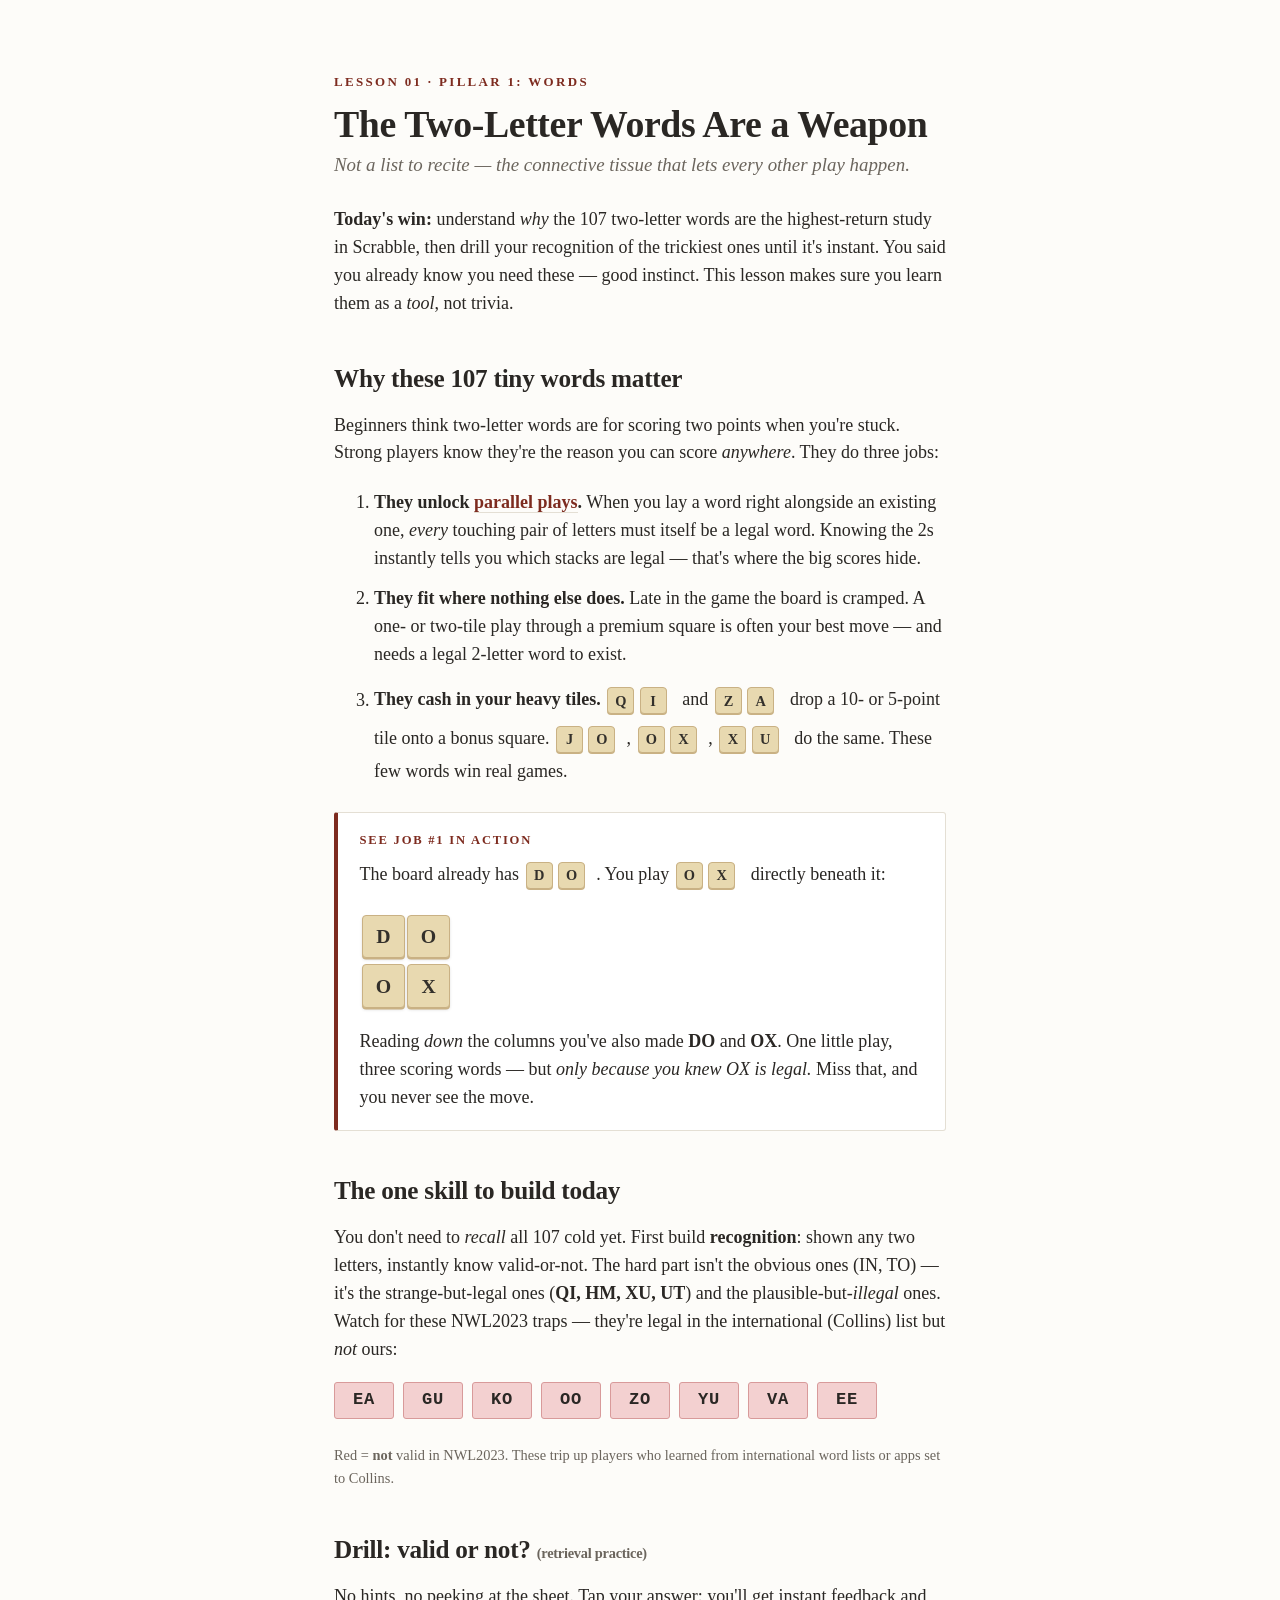
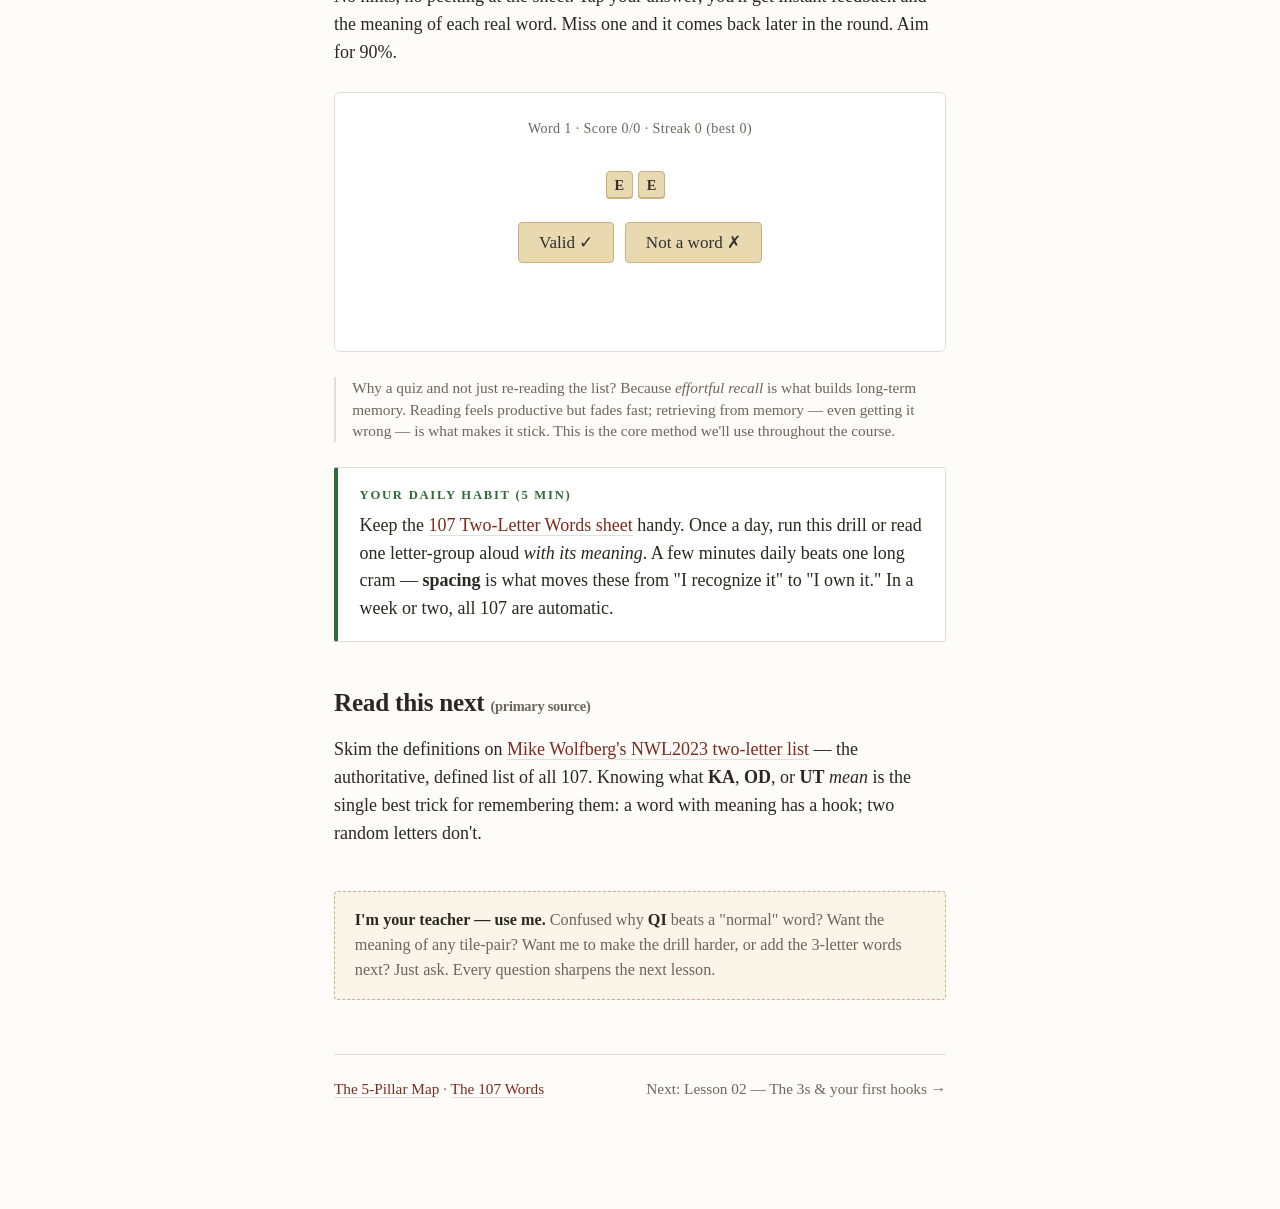
==== lessons/0001-two-letter-words.html @ 072842bb "Public Scrabble course site: Lesson 01, reference sheets, landing page Static HTML/CSS/JS. Served vi" ====
<!DOCTYPE html>
<html lang="en">
<head>
<meta charset="utf-8">
<meta name="viewport" content="width=device-width, initial-scale=1">
<title>Lesson 01 · The Two-Letter Words Are a Weapon</title>
<link rel="stylesheet" href="../assets/course.css">
<style>
  .minigrid { display:grid; grid-template-columns:repeat(2, 2.4rem); gap:2px; margin:1rem 0; }
  .minigrid .tile { width:2.4rem; height:2.4rem; }
  .minigrid .empty { background:#f1ead9; border:1px solid var(--rule); border-radius:4px; }
  .jobs { margin:1.2rem 0; }
  .jobs li { margin-bottom:0.7rem; }
</style>
</head>
<body>

<p class="kicker">Lesson 01 · Pillar 1: Words</p>
<h1>The Two-Letter Words Are a Weapon</h1>
<p class="subtitle">Not a list to recite — the connective tissue that lets every other play happen.</p>

<p><strong>Today's win:</strong> understand <em>why</em> the 107 two-letter words are the highest-return study in Scrabble, then drill your recognition of the trickiest ones until it's instant. You said you already know you need these — good instinct. This lesson makes sure you learn them as a <em>tool</em>, not trivia.</p>

<h2>Why these 107 tiny words matter</h2>

<p>Beginners think two-letter words are for scoring two points when you're stuck. Strong players know they're the reason you can score <em>anywhere</em>. They do three jobs:</p>

<ol class="jobs">
  <li><strong>They unlock <a href="../reference/skill-roadmap.html">parallel plays</a>.</strong> When you lay a word right alongside an existing one, <em>every</em> touching pair of letters must itself be a legal word. Knowing the 2s instantly tells you which stacks are legal — that's where the big scores hide.</li>
  <li><strong>They fit where nothing else does.</strong> Late in the game the board is cramped. A one- or two-tile play through a premium square is often your best move — and needs a legal 2-letter word to exist.</li>
  <li><strong>They cash in your heavy tiles.</strong> <span class="word"><span class="tile">Q</span><span class="tile">I</span></span> and <span class="word"><span class="tile">Z</span><span class="tile">A</span></span> drop a 10- or 5-point tile onto a bonus square. <span class="word"><span class="tile">J</span><span class="tile">O</span></span>, <span class="word"><span class="tile">O</span><span class="tile">X</span></span>, <span class="word"><span class="tile">X</span><span class="tile">U</span></span> do the same. These few words win real games.</li>
</ol>

<div class="callout">
  <span class="label">See job #1 in action</span>
  The board already has <span class="word"><span class="tile">D</span><span class="tile">O</span></span>. You play <span class="word"><span class="tile">O</span><span class="tile">X</span></span> directly beneath it:
  <div class="minigrid">
    <span class="tile">D</span><span class="tile">O</span>
    <span class="tile">O</span><span class="tile">X</span>
  </div>
  Reading <em>down</em> the columns you've also made <strong>DO</strong> and <strong>OX</strong>. One little play, three scoring words — but <em>only because you knew OX is legal.</em> Miss that, and you never see the move.
</div>

<h2>The one skill to build today</h2>

<p>You don't need to <em>recall</em> all 107 cold yet. First build <strong>recognition</strong>: shown any two letters, instantly know valid-or-not. The hard part isn't the obvious ones (IN, TO) — it's the strange-but-legal ones (<strong>QI, HM, XU, UT</strong>) and the plausible-but-<em>illegal</em> ones. Watch for these NWL2023 traps — they're legal in the international (Collins) list but <em>not</em> ours:</p>

<div class="wordgrid" style="grid-template-columns:repeat(auto-fill,minmax(3rem,1fr));">
  <div class="w" style="background:#f3d0d0;border-color:#d89a9a;">EA</div>
  <div class="w" style="background:#f3d0d0;border-color:#d89a9a;">GU</div>
  <div class="w" style="background:#f3d0d0;border-color:#d89a9a;">KO</div>
  <div class="w" style="background:#f3d0d0;border-color:#d89a9a;">OO</div>
  <div class="w" style="background:#f3d0d0;border-color:#d89a9a;">ZO</div>
  <div class="w" style="background:#f3d0d0;border-color:#d89a9a;">YU</div>
  <div class="w" style="background:#f3d0d0;border-color:#d89a9a;">VA</div>
  <div class="w" style="background:#f3d0d0;border-color:#d89a9a;">EE</div>
</div>
<p class="cite">Red = <strong>not</strong> valid in NWL2023. These trip up players who learned from international word lists or apps set to Collins.</p>

<h2>Drill: valid or not? <span class="cite">(retrieval practice)</span></h2>

<p>No hints, no peeking at the sheet. Tap your answer; you'll get instant feedback and the meaning of each real word. Miss one and it comes back later in the round. Aim for 90%.</p>

<div id="drill"></div>

<p class="note">Why a quiz and not just re-reading the list? Because <em>effortful recall</em> is what builds long-term memory. Reading feels productive but fades fast; retrieving from memory — even getting it wrong — is what makes it stick. This is the core method we'll use throughout the course.</p>

<div class="callout win">
  <span class="label">Your daily habit (5 min)</span>
  Keep the <a href="../reference/two-letter-words.html">107 Two-Letter Words sheet</a> handy. Once a day, run this drill or read one letter-group aloud <em>with its meaning</em>. A few minutes daily beats one long cram — <strong>spacing</strong> is what moves these from "I recognize it" to "I own it." In a week or two, all 107 are automatic.
</div>

<h2>Read this next <span class="cite">(primary source)</span></h2>
<p>Skim the definitions on <a href="https://wolfberg.net/scrabble/wordlists/NWL2023/twos/">Mike Wolfberg's NWL2023 two-letter list</a> — the authoritative, defined list of all 107. Knowing what <strong>KA</strong>, <strong>OD</strong>, or <strong>UT</strong> <em>mean</em> is the single best trick for remembering them: a word with meaning has a hook; two random letters don't.</p>

<div class="ask">
  <strong>I'm your teacher — use me.</strong> Confused why <strong>QI</strong> beats a "normal" word? Want the meaning of any tile-pair? Want me to make the drill harder, or add the 3-letter words next? Just ask. Every question sharpens the next lesson.
</div>

<div class="pagenav">
  <span><a href="../reference/skill-roadmap.html">The 5-Pillar Map</a> · <a href="../reference/two-letter-words.html">The 107 Words</a></span>
  <span>Next: Lesson 02 — The 3s &amp; your first hooks →</span>
</div>

<script src="../assets/quiz.js"></script>
<script>
  validQuiz('drill', [
    { w:'QI', ok:true,  def:'the vital life force in Chinese philosophy — and a top-value word.' },
    { w:'ZA', ok:true,  def:'slang for pizza.' },
    { w:'EA', ok:false },
    { w:'JO', ok:true,  def:'a sweetheart (Scots).' },
    { w:'GU', ok:false },
    { w:'XU', ok:true,  def:'a monetary unit of Vietnam.' },
    { w:'KO', ok:false },
    { w:'HM', ok:true,  def:'used to express thoughtful hesitation.' },
    { w:'OO', ok:false },
    { w:'OX', ok:true,  def:'an adult castrated bull.' },
    { w:'ZO', ok:false },
    { w:'KA', ok:true,  def:'the spiritual self in Egyptian belief.' },
    { w:'UT', ok:true,  def:'the musical tone now called "do".' },
    { w:'YU', ok:false },
    { w:'XI', ok:true,  def:'a Greek letter.' },
    { w:'VA', ok:false },
    { w:'OD', ok:true,  def:'a hypothetical vital force.' },
    { w:'EE', ok:false },
    { w:'FE', ok:true,  def:'a unit of monetary value; also playable for the F.' },
    { w:'AI', ok:true,  def:'a three-toed sloth.' },
    { w:'MM', ok:true,  def:'used to express assent or pleasure.' },
    { w:'OE', ok:true,  def:'a whirlwind off the Faroe Islands.' }
  ]);
</script>

</body>
</html>
---- assets/course.css ----
/* course.css — shared stylesheet for the Scrabble teaching workspace.
   Tufte-inspired: generous margins, readable measure, restrained palette.
   Linked by every lesson and reference sheet. Prints cleanly to paper. */

:root {
  --ink:       #2a2724;
  --ink-soft:  #6b655d;
  --paper:     #fdfcf9;
  --rule:      #e4dfd4;
  --accent:    #7d2b1f;   /* deep brick red — links, emphasis */
  --tile-bg:   #e8d9b0;   /* Scrabble-tile cream */
  --tile-edge: #c9b184;
  --tile-ink:  #33302b;
  --good:      #2f6b3a;
  --bad:       #9c2c2c;
  --dl:        #b9d4e6;   /* double letter */
  --tl:        #4f97c4;   /* triple letter */
  --dw:        #efb8c0;   /* double word  */
  --tw:        #d1493f;   /* triple word  */
  --measure:   38rem;
}

* { box-sizing: border-box; }

html { font-size: 18px; }

body {
  font-family: "Iowan Old Style", "Palatino Linotype", Palatino, "Book Antiqua", Georgia, serif;
  color: var(--ink);
  background: var(--paper);
  line-height: 1.55;
  margin: 0 auto;
  padding: 4rem 2rem 6rem;
  max-width: var(--measure);
  -webkit-font-smoothing: antialiased;
}

/* ---- Typography ---- */
h1, h2, h3 { font-weight: 600; line-height: 1.15; letter-spacing: -0.01em; }
h1 { font-size: 2.1rem; margin: 0 0 0.2rem; }
h2 { font-size: 1.4rem; margin: 2.6rem 0 0.6rem; }
h3 { font-size: 1.1rem; margin: 1.8rem 0 0.4rem; }

.kicker {
  font-size: 0.72rem; letter-spacing: 0.18em; text-transform: uppercase;
  color: var(--accent); font-weight: 700; margin: 0 0 0.6rem;
}
.subtitle { color: var(--ink-soft); font-style: italic; font-size: 1.05rem; margin: 0 0 1.5rem; }

p, li { font-size: 1rem; }
a { color: var(--accent); text-decoration: none; border-bottom: 1px solid var(--rule); }
a:hover { border-bottom-color: var(--accent); }

hr { border: 0; border-top: 1px solid var(--rule); margin: 2.4rem 0; }

strong { font-weight: 700; }
em { font-style: italic; }

/* ---- Sidenote / margin note ---- */
.note {
  font-size: 0.85rem; color: var(--ink-soft); line-height: 1.4;
  border-left: 2px solid var(--rule); padding-left: 0.9rem; margin: 1.2rem 0;
}
.cite { font-size: 0.8rem; color: var(--ink-soft); }
.cite a { border: 0; text-decoration: underline; text-decoration-color: var(--rule); }

/* ---- Callout boxes ---- */
.callout {
  background: #fff; border: 1px solid var(--rule); border-left: 4px solid var(--accent);
  border-radius: 3px; padding: 1rem 1.2rem; margin: 1.4rem 0;
}
.callout .label {
  font-size: 0.7rem; letter-spacing: 0.14em; text-transform: uppercase;
  color: var(--accent); font-weight: 700; display: block; margin-bottom: 0.35rem;
}
.callout.win { border-left-color: var(--good); }
.callout.win .label { color: var(--good); }

/* ---- Scrabble tiles ---- */
.tile {
  display: inline-flex; align-items: center; justify-content: center;
  position: relative;
  width: 2.1rem; height: 2.1rem; margin: 0.12rem;
  background: var(--tile-bg); border: 1px solid var(--tile-edge);
  border-radius: 4px; box-shadow: 0 1.5px 0 var(--tile-edge), 0 2px 3px rgba(0,0,0,0.12);
  font-family: Georgia, serif; font-weight: 700; font-size: 1.1rem;
  color: var(--tile-ink); text-transform: uppercase; vertical-align: middle;
  user-select: none;
}
.tile .pts {
  position: absolute; right: 2px; bottom: 0px;
  font-size: 0.5rem; font-weight: 600; line-height: 1;
}
.tile.blank { color: var(--ink-soft); background: #f3ecd8; }
.rack { display: flex; flex-wrap: wrap; gap: 0.1rem; margin: 1rem 0; }

/* Word tile-strip, compact (for word lists) */
.word { display: inline-flex; gap: 1px; margin: 0.2rem 0.5rem 0.2rem 0; }
.word .tile { width: 1.5rem; height: 1.5rem; font-size: 0.8rem; box-shadow: 0 1px 0 var(--tile-edge); }
.word .tile .pts { display: none; }

/* ---- Word-list grid (reference sheets) ---- */
.wordgrid {
  display: grid; grid-template-columns: repeat(auto-fill, minmax(3.2rem, 1fr));
  gap: 0.3rem 0.5rem; margin: 0.8rem 0 1.4rem;
}
.wordgrid .w {
  font-family: "SF Mono", "Menlo", monospace; font-size: 0.95rem; font-weight: 600;
  text-align: center; padding: 0.25rem 0; background: var(--tile-bg);
  border: 1px solid var(--tile-edge); border-radius: 3px; letter-spacing: 0.05em;
}
.grouphead {
  font-family: Georgia, serif; font-size: 1.3rem; font-weight: 700; color: var(--accent);
  margin: 1.2rem 0 0.3rem; border-bottom: 1px solid var(--rule); padding-bottom: 0.2rem;
}

/* ---- Board premium legend ---- */
.premium { display: inline-block; padding: 0.05rem 0.4rem; border-radius: 3px; font-size: 0.8rem; font-weight: 600; }
.premium.dl { background: var(--dl); } .premium.tl { background: var(--tl); color:#fff; }
.premium.dw { background: var(--dw); } .premium.tw { background: var(--tw); color:#fff; }

/* ---- Footer nav ---- */
.pagenav {
  margin-top: 3rem; padding-top: 1.2rem; border-top: 1px solid var(--rule);
  display: flex; flex-wrap: wrap; gap: 1rem; justify-content: space-between;
  font-size: 0.85rem; color: var(--ink-soft);
}
.ask {
  margin-top: 2.4rem; background: #fbf4e9; border: 1px dashed var(--tile-edge);
  border-radius: 4px; padding: 0.9rem 1.1rem; font-size: 0.9rem; color: var(--ink-soft);
}
.ask strong { color: var(--ink); }

/* ---- Interactive quiz / flashcard widget (quiz.js) ---- */
.quiz {
  background: #fff; border: 1px solid var(--rule); border-radius: 6px;
  padding: 1.4rem; margin: 1.4rem 0; text-align: center;
}
.quiz-stat { font-size: 0.78rem; color: var(--ink-soft); letter-spacing: 0.03em; }
.quiz-word { font-size: 1.6rem; margin: 1rem 0; min-height: 2.2rem; }
.quiz .flash { font-size: 1.15rem; padding: 1.2rem 0.5rem; }
.quiz-btns { display: flex; gap: 0.6rem; justify-content: center; margin-top: 0.6rem; }
.quiz button {
  font-family: inherit; font-size: 0.95rem; padding: 0.5rem 1.1rem; cursor: pointer;
  background: var(--tile-bg); border: 1px solid var(--tile-edge); border-radius: 4px;
  color: var(--tile-ink); transition: transform 0.06s ease, background 0.15s ease;
}
.quiz button:hover:not(:disabled) { background: #f0e3c0; transform: translateY(-1px); }
.quiz button.next { background: var(--accent); color: #fff; border-color: var(--accent); font-weight: 600; }
.quiz button.next:hover { background: #66231a; }
.quiz button:disabled { opacity: 0.55; cursor: default; }
.quiz-fb { min-height: 2.6rem; margin-top: 0.9rem; font-size: 0.92rem; line-height: 1.35; }
.quiz-fb.good { color: var(--good); }
.quiz-fb.bad  { color: var(--bad); }
.quiz.done .quiz-word { font-size: 2.6rem; color: var(--accent); }

/* ---- Print ---- */
@media print {
  html { font-size: 12pt; }
  body { padding: 0; max-width: none; background: #fff; }
  a { color: var(--ink); }
  .ask, .pagenav { display: none; }
  .tile, .wordgrid .w { box-shadow: none; }
  .callout { break-inside: avoid; }
}
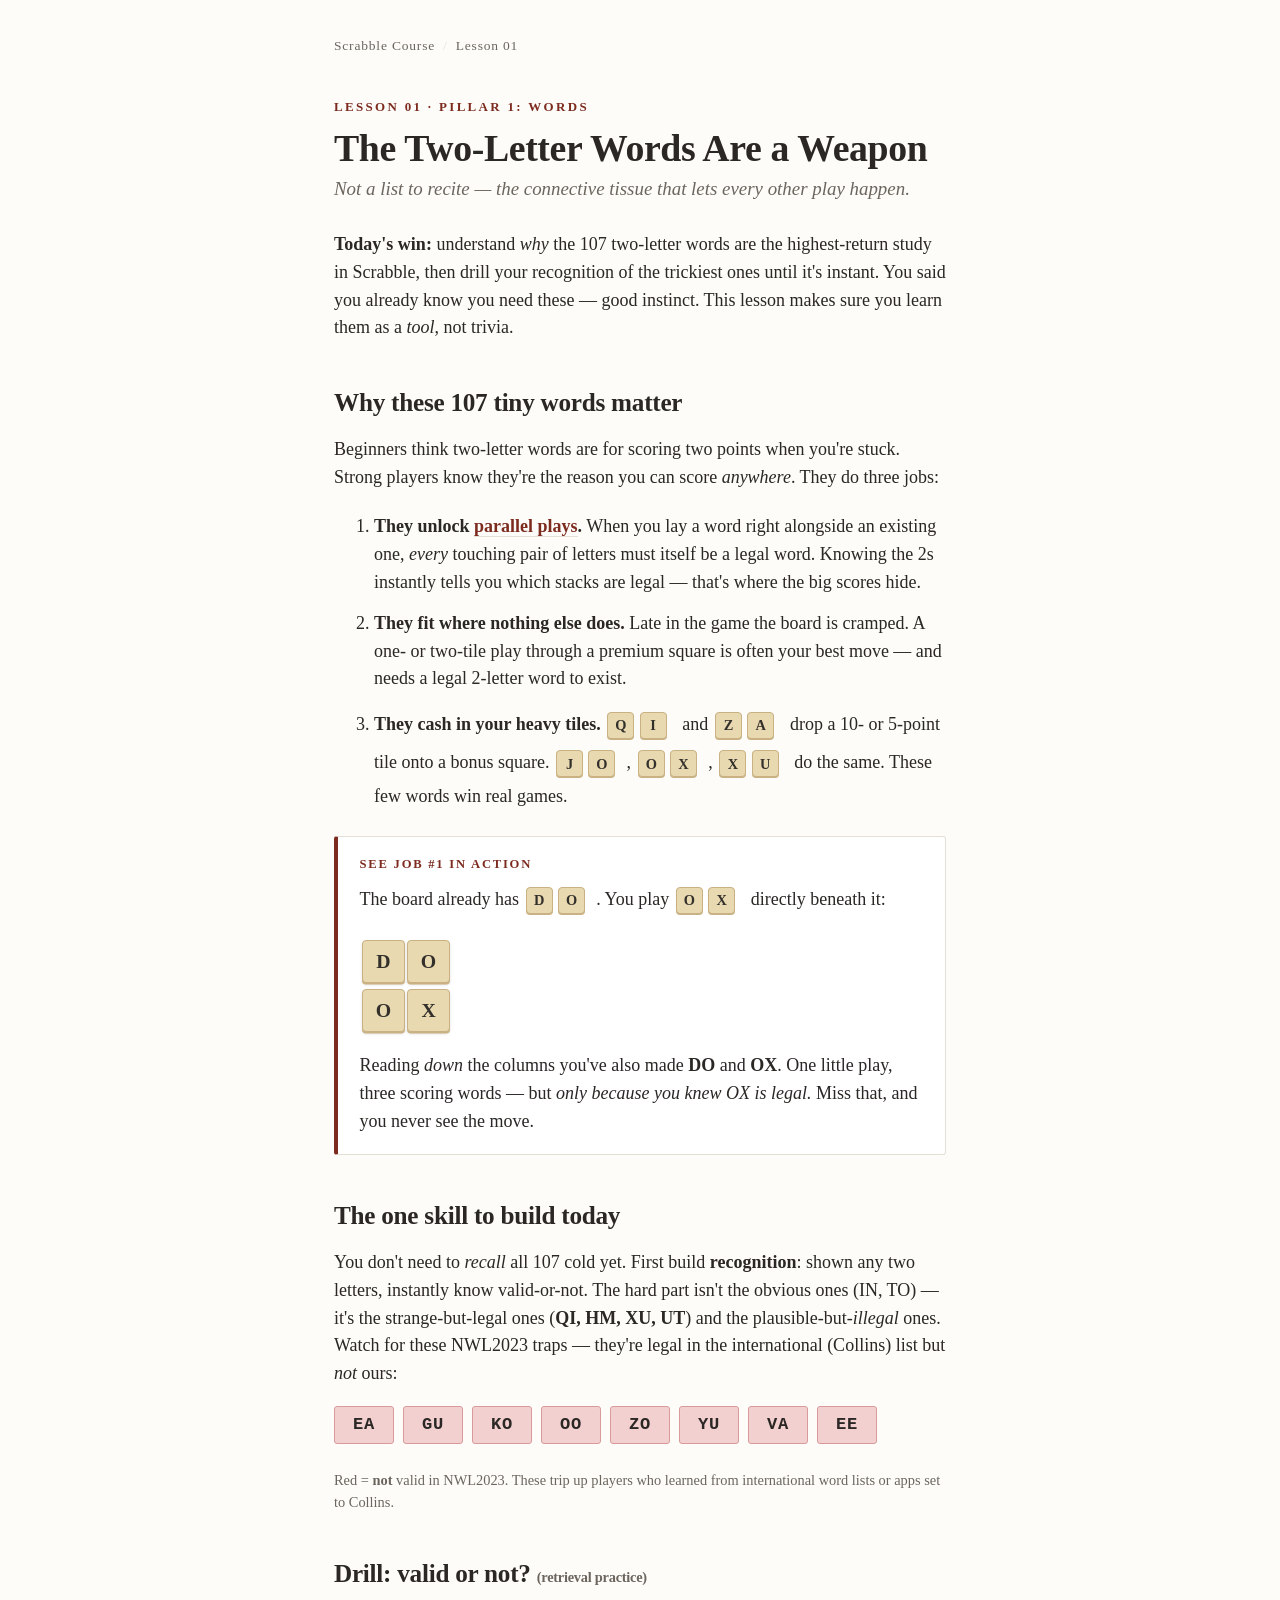
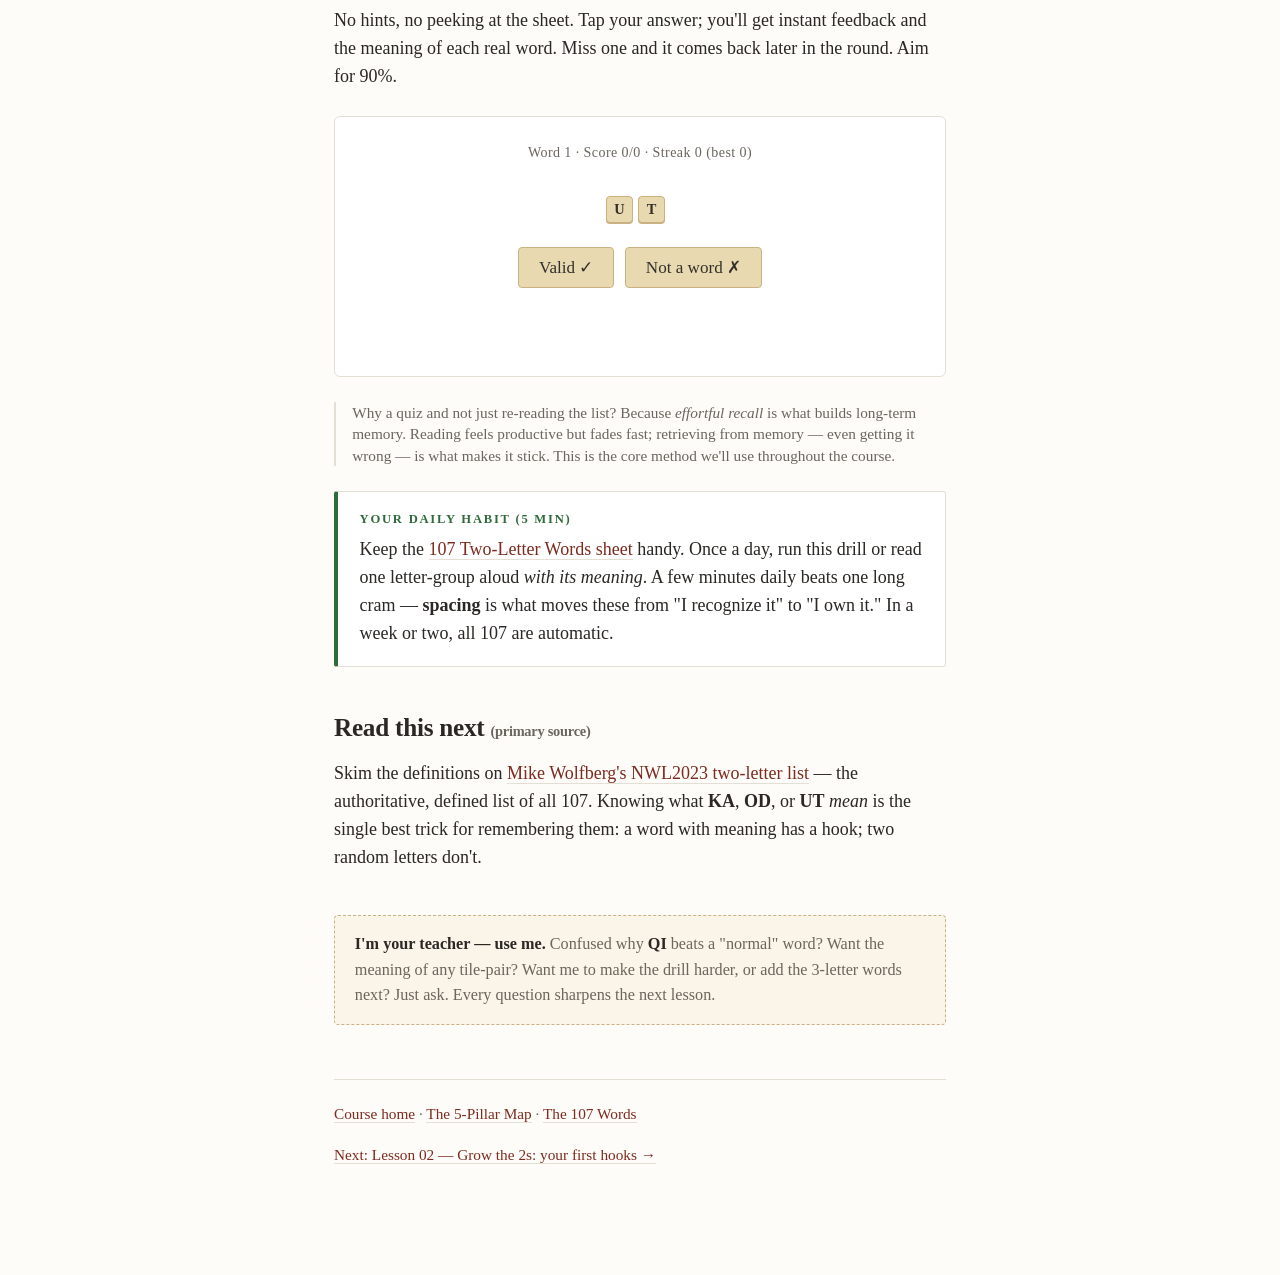
==== commit 6a655c39: "Add site-wide navigation: breadcrumb header + home links in footers Every lesson and reference sheet" ====
--- a/lessons/0001-two-letter-words.html
+++ b/lessons/0001-two-letter-words.html
@@ -14,6 +14,8 @@
 </style>
 </head>
 <body>
+
+<nav class="topnav"><a href="../index.html">Scrabble Course</a><span class="sep">/</span><span class="here">Lesson 01</span></nav>
 
 <p class="kicker">Lesson 01 · Pillar 1: Words</p>
 <h1>The Two-Letter Words Are a Weapon</h1>
@@ -78,8 +80,8 @@
 </div>
 
 <div class="pagenav">
-  <span><a href="../reference/skill-roadmap.html">The 5-Pillar Map</a> · <a href="../reference/two-letter-words.html">The 107 Words</a></span>
-  <span>Next: Lesson 02 — The 3s &amp; your first hooks →</span>
+  <span><a href="../index.html">Course home</a> · <a href="../reference/skill-roadmap.html">The 5-Pillar Map</a> · <a href="../reference/two-letter-words.html">The 107 Words</a></span>
+  <span><a href="0002-threes-and-hooks.html">Next: Lesson 02 — Grow the 2s: your first hooks →</a></span>
 </div>
 
 <script src="../assets/quiz.js"></script>
--- a/assets/course.css
+++ b/assets/course.css
@@ -109,6 +109,18 @@
   text-align: center; padding: 0.25rem 0; background: var(--tile-bg);
   border: 1px solid var(--tile-edge); border-radius: 3px; letter-spacing: 0.05em;
 }
+/* Tap-to-reveal definitions (defs.js) */
+.wordgrid .w[data-def] { cursor: pointer; }
+.wordgrid .w[data-def]:hover { filter: brightness(0.96); }
+.wordgrid .w.open { outline: 2px solid var(--accent); outline-offset: -1px; }
+.wordgrid .defbox {
+  grid-column: 1 / -1;
+  font-family: "Iowan Old Style", "Palatino Linotype", Palatino, "Book Antiqua", Georgia, serif;
+  font-size: 0.9rem; line-height: 1.4; color: var(--ink);
+  background: #fff; border: 1px solid var(--rule); border-left: 3px solid var(--accent);
+  border-radius: 3px; padding: 0.45rem 0.7rem; margin: 0.1rem 0 0.3rem;
+}
+.wordgrid .defbox strong { font-family: "SF Mono", "Menlo", monospace; letter-spacing: 0.05em; }
 .grouphead {
   font-family: Georgia, serif; font-size: 1.3rem; font-weight: 700; color: var(--accent);
   margin: 1.2rem 0 0.3rem; border-bottom: 1px solid var(--rule); padding-bottom: 0.2rem;
@@ -118,6 +130,16 @@
 .premium { display: inline-block; padding: 0.05rem 0.4rem; border-radius: 3px; font-size: 0.8rem; font-weight: 600; }
 .premium.dl { background: var(--dl); } .premium.tl { background: var(--tl); color:#fff; }
 .premium.dw { background: var(--dw); } .premium.tw { background: var(--tw); color:#fff; }
+
+/* ---- Top breadcrumb (every page except the home page) ---- */
+.topnav {
+  font-size: 0.75rem; letter-spacing: 0.06em;
+  margin: -2rem 0 2.2rem;
+}
+.topnav a { color: var(--ink-soft); border-bottom-color: transparent; }
+.topnav a:hover { color: var(--accent); border-bottom-color: var(--rule); }
+.topnav .sep { color: var(--rule); margin: 0 0.45rem; }
+.topnav .here { color: var(--ink-soft); }
 
 /* ---- Footer nav ---- */
 .pagenav {
@@ -159,7 +181,9 @@
   html { font-size: 12pt; }
   body { padding: 0; max-width: none; background: #fff; }
   a { color: var(--ink); }
-  .ask, .pagenav { display: none; }
+  .ask, .pagenav, .topnav { display: none; }
   .tile, .wordgrid .w { box-shadow: none; }
+  .wordgrid .defbox { display: none; }
+  .wordgrid .w.open { outline: none; }
   .callout { break-inside: avoid; }
 }
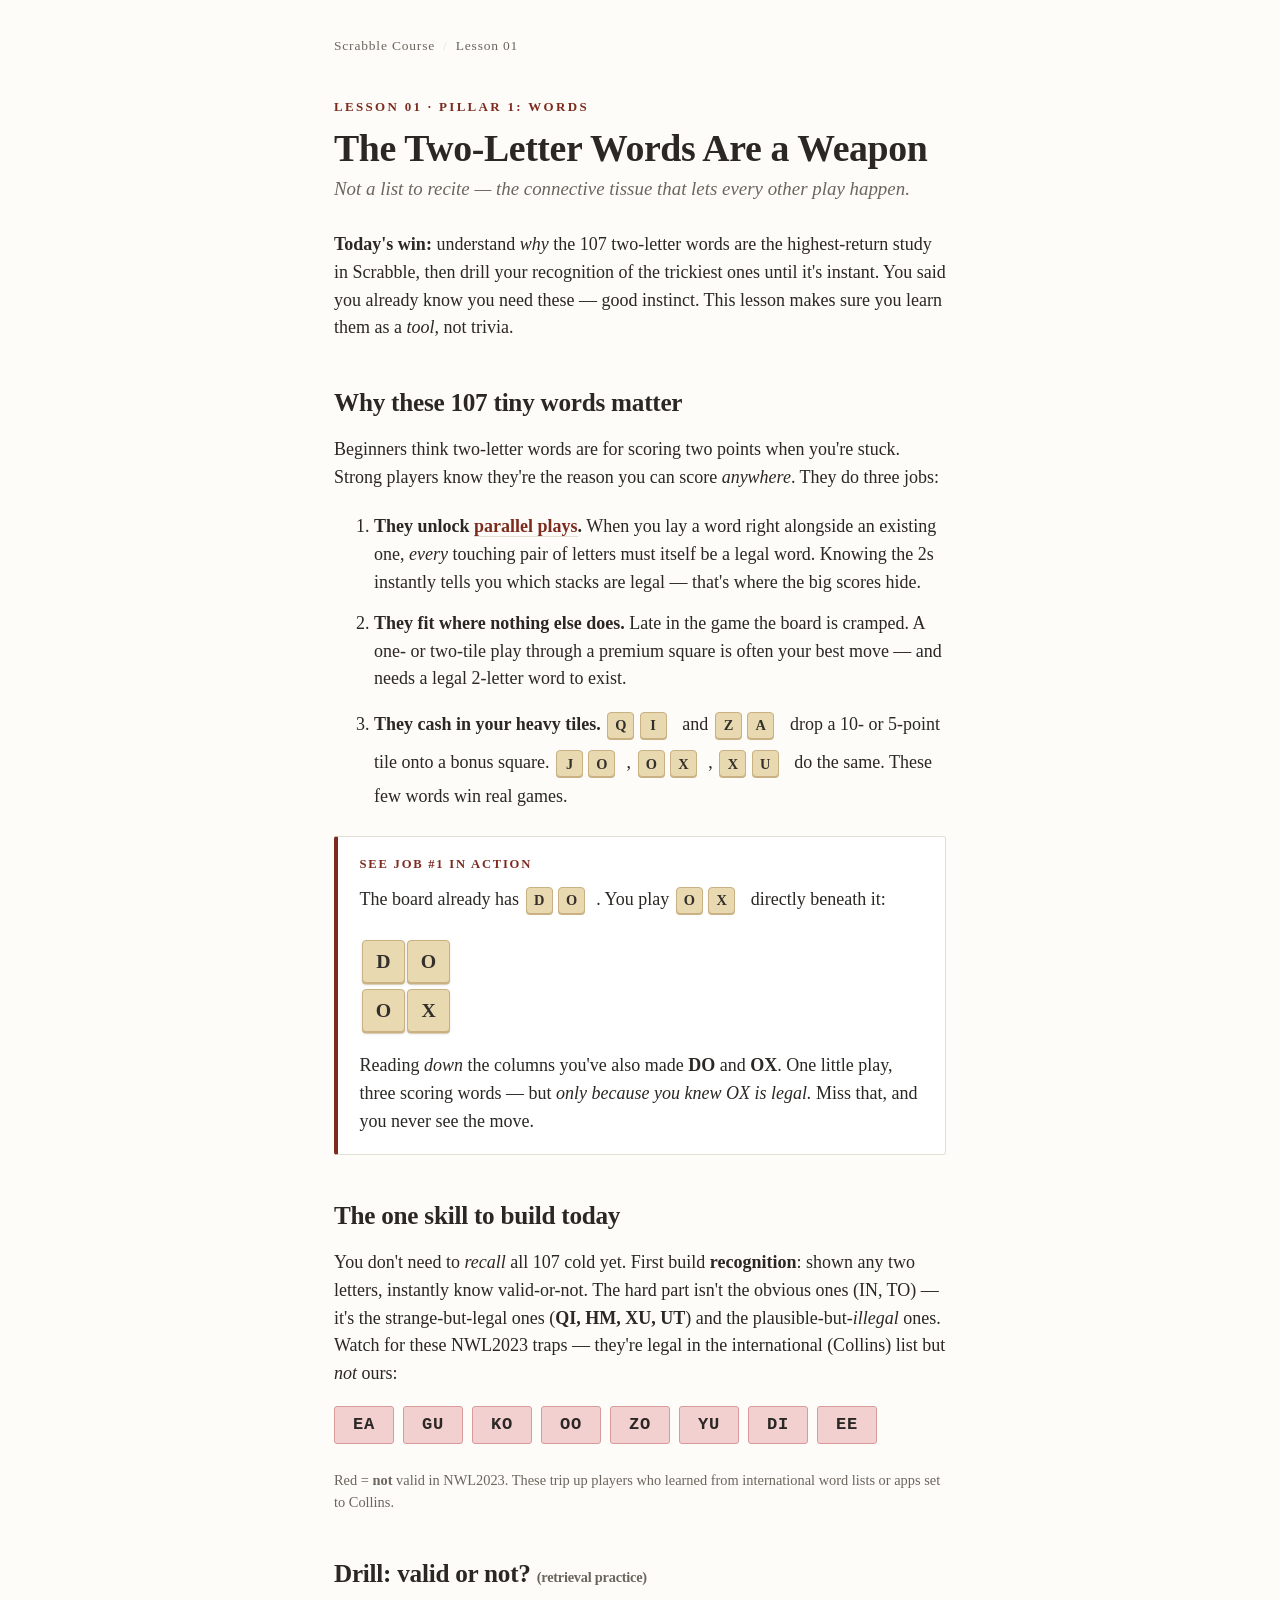
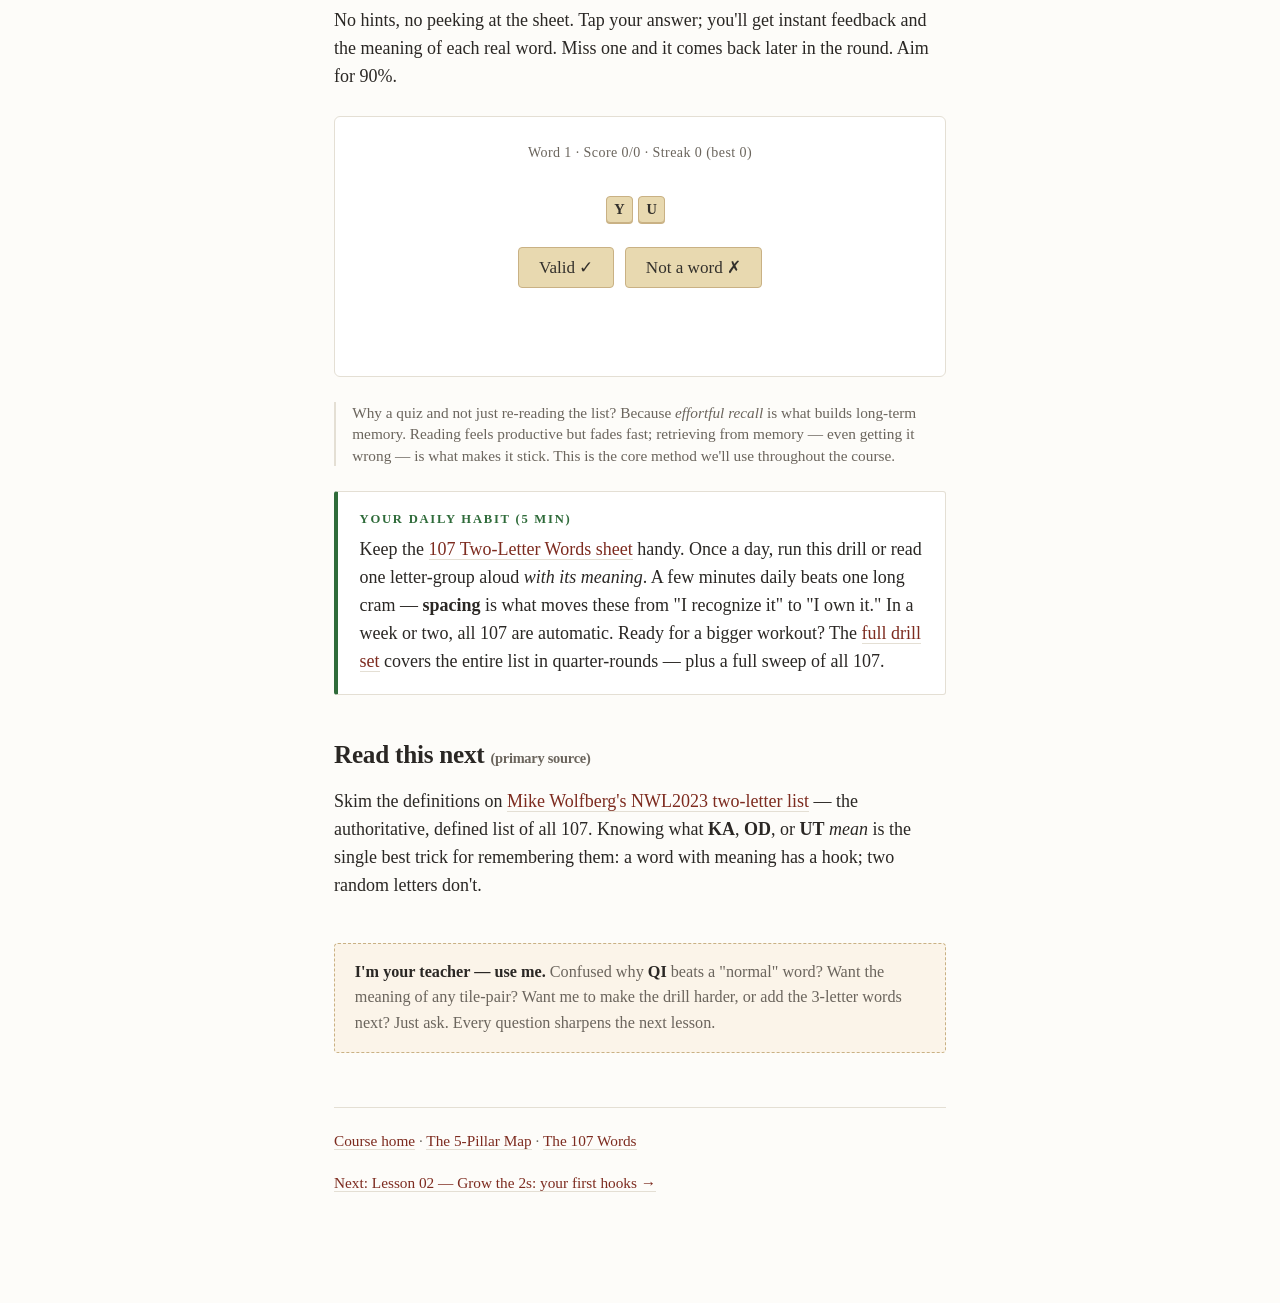
==== commit a02079d3: "Add full-list two-letter drills + fix VA's Collins status New drills/two-letter-drills.html covers t" ====
--- a/lessons/0001-two-letter-words.html
+++ b/lessons/0001-two-letter-words.html
@@ -54,7 +54,7 @@
   <div class="w" style="background:#f3d0d0;border-color:#d89a9a;">OO</div>
   <div class="w" style="background:#f3d0d0;border-color:#d89a9a;">ZO</div>
   <div class="w" style="background:#f3d0d0;border-color:#d89a9a;">YU</div>
-  <div class="w" style="background:#f3d0d0;border-color:#d89a9a;">VA</div>
+  <div class="w" style="background:#f3d0d0;border-color:#d89a9a;">DI</div>
   <div class="w" style="background:#f3d0d0;border-color:#d89a9a;">EE</div>
 </div>
 <p class="cite">Red = <strong>not</strong> valid in NWL2023. These trip up players who learned from international word lists or apps set to Collins.</p>
@@ -69,7 +69,7 @@
 
 <div class="callout win">
   <span class="label">Your daily habit (5 min)</span>
-  Keep the <a href="../reference/two-letter-words.html">107 Two-Letter Words sheet</a> handy. Once a day, run this drill or read one letter-group aloud <em>with its meaning</em>. A few minutes daily beats one long cram — <strong>spacing</strong> is what moves these from "I recognize it" to "I own it." In a week or two, all 107 are automatic.
+  Keep the <a href="../reference/two-letter-words.html">107 Two-Letter Words sheet</a> handy. Once a day, run this drill or read one letter-group aloud <em>with its meaning</em>. A few minutes daily beats one long cram — <strong>spacing</strong> is what moves these from "I recognize it" to "I own it." In a week or two, all 107 are automatic. Ready for a bigger workout? The <a href="../drills/two-letter-drills.html">full drill set</a> covers the entire list in quarter-rounds — plus a full sweep of all 107.
 </div>
 
 <h2>Read this next <span class="cite">(primary source)</span></h2>
@@ -102,6 +102,7 @@
     { w:'UT', ok:true,  def:'the musical tone now called "do".' },
     { w:'YU', ok:false },
     { w:'XI', ok:true,  def:'a Greek letter.' },
+    { w:'DI', ok:false },
     { w:'VA', ok:false },
     { w:'OD', ok:true,  def:'a hypothetical vital force.' },
     { w:'EE', ok:false },
